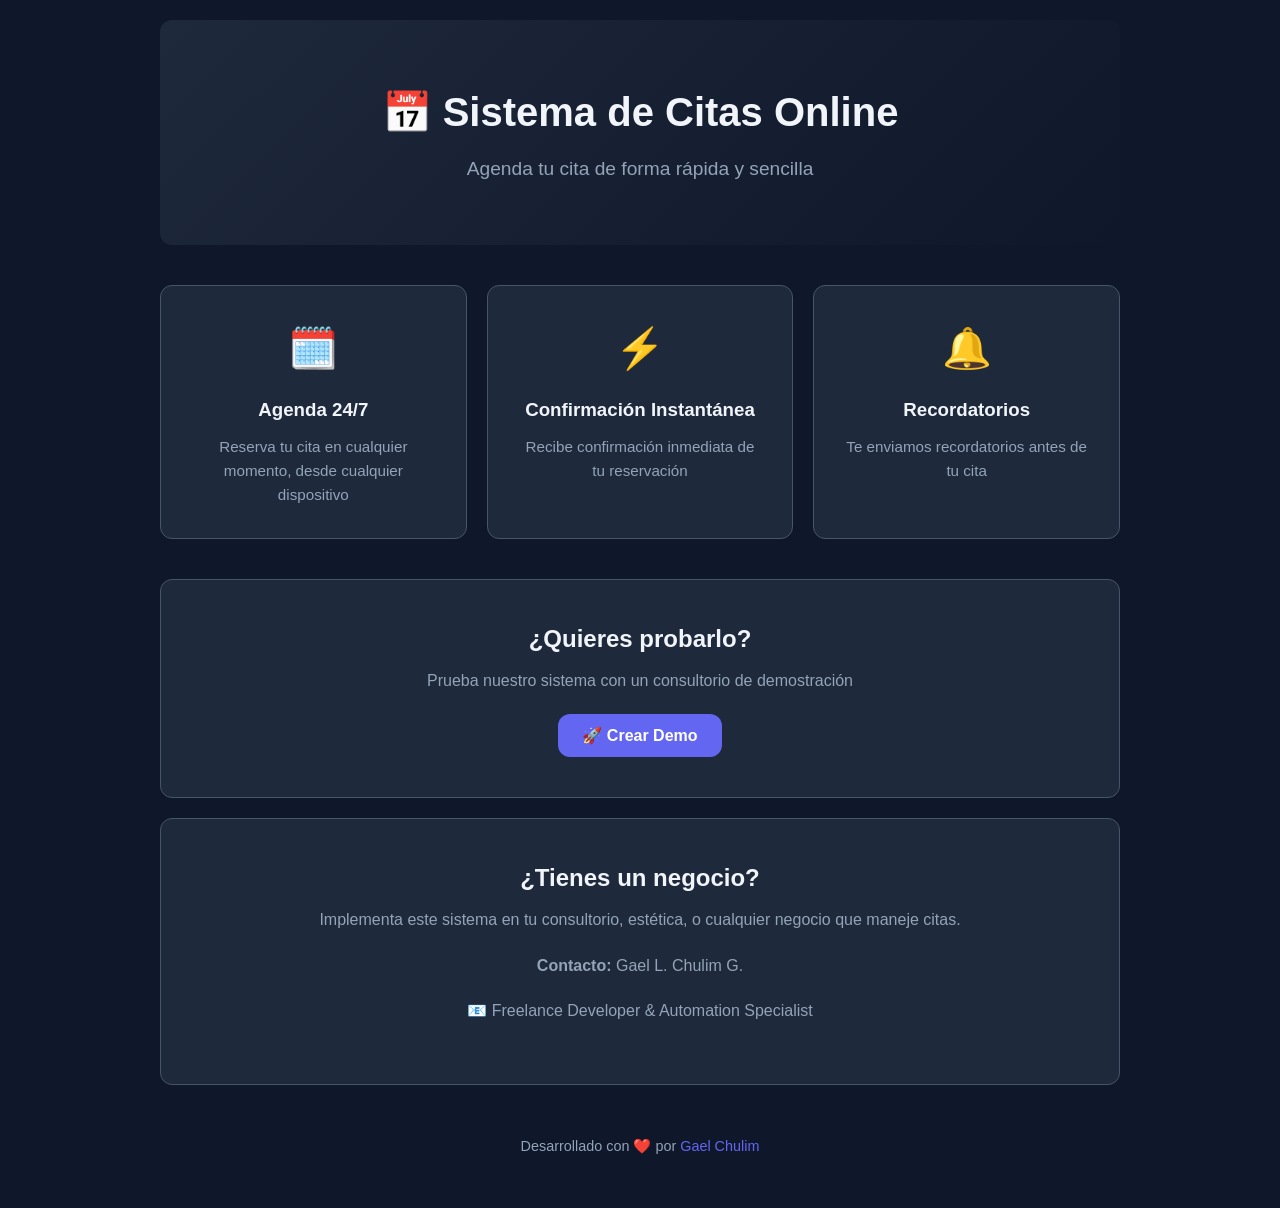
==== templates/index.html @ 46edf34e "feat: Complete online appointment booking system" ====
<!DOCTYPE html>
<html lang="es">
<head>
    <meta charset="UTF-8">
    <meta name="viewport" content="width=device-width, initial-scale=1.0">
    <title>Sistema de Citas Online</title>
    <link rel="stylesheet" href="/static/css/styles.css">
</head>
<body>
    <div class="container">
        <header class="hero">
            <h1>📅 Sistema de Citas Online</h1>
            <p>Agenda tu cita de forma rápida y sencilla</p>
        </header>

        <main class="main-content">
            <section class="features">
                <div class="feature-card">
                    <div class="feature-icon">🗓️</div>
                    <h3>Agenda 24/7</h3>
                    <p>Reserva tu cita en cualquier momento, desde cualquier dispositivo</p>
                </div>
                <div class="feature-card">
                    <div class="feature-icon">⚡</div>
                    <h3>Confirmación Instantánea</h3>
                    <p>Recibe confirmación inmediata de tu reservación</p>
                </div>
                <div class="feature-card">
                    <div class="feature-icon">🔔</div>
                    <h3>Recordatorios</h3>
                    <p>Te enviamos recordatorios antes de tu cita</p>
                </div>
            </section>

            <section class="demo-section">
                <h2>¿Quieres probarlo?</h2>
                <p>Prueba nuestro sistema con un consultorio de demostración</p>
                <button id="setup-demo-btn" class="btn btn-primary">
                    🚀 Crear Demo
                </button>
                <a href="/book/demo-consultorio" class="btn btn-secondary" id="demo-link" style="display: none;">
                    📅 Ir a Agendar Cita
                </a>
            </section>

            <section class="business-section">
                <h2>¿Tienes un negocio?</h2>
                <p>Implementa este sistema en tu consultorio, estética, o cualquier negocio que maneje citas.</p>
                <div class="contact-info">
                    <p><strong>Contacto:</strong> Gael L. Chulim G.</p>
                    <p>📧 Freelance Developer & Automation Specialist</p>
                </div>
            </section>
        </main>

        <footer>
            <p>Desarrollado con ❤️ por <a href="https://github.com/270803ggiztheking-rgb" target="_blank">Gael Chulim</a></p>
        </footer>
    </div>

    <script>
        document.getElementById('setup-demo-btn').addEventListener('click', async () => {
            const btn = document.getElementById('setup-demo-btn');
            btn.disabled = true;
            btn.textContent = 'Creando demo...';
            
            try {
                const response = await fetch('/api/setup-demo', { method: 'POST' });
                const data = await response.json();
                
                btn.textContent = '✅ Demo creado';
                document.getElementById('demo-link').style.display = 'inline-block';
            } catch (error) {
                btn.textContent = 'Error - Intenta de nuevo';
                btn.disabled = false;
            }
        });
    </script>
</body>
</html>
---- static/css/styles.css ----
/* 
 * Sistema de Citas Online - Styles
 * Modern, clean design for appointment booking
 */

:root {
    --primary: #6366f1;
    --primary-dark: #4f46e5;
    --secondary: #64748b;
    --success: #22c55e;
    --background: #0f172a;
    --surface: #1e293b;
    --surface-light: #334155;
    --text: #f1f5f9;
    --text-muted: #94a3b8;
    --border: #475569;
    --radius: 12px;
    --shadow: 0 4px 6px -1px rgba(0, 0, 0, 0.3);
}

* {
    margin: 0;
    padding: 0;
    box-sizing: border-box;
}

body {
    font-family: 'Inter', -apple-system, BlinkMacSystemFont, 'Segoe UI', Roboto, sans-serif;
    background: var(--background);
    color: var(--text);
    line-height: 1.6;
    min-height: 100vh;
}

.container {
    max-width: 1000px;
    margin: 0 auto;
    padding: 20px;
}

/* Buttons */
.btn {
    display: inline-block;
    padding: 12px 24px;
    font-size: 1rem;
    font-weight: 600;
    text-decoration: none;
    border: none;
    border-radius: var(--radius);
    cursor: pointer;
    transition: all 0.2s ease;
}

.btn-primary {
    background: var(--primary);
    color: white;
}

.btn-primary:hover {
    background: var(--primary-dark);
    transform: translateY(-2px);
}

.btn-secondary {
    background: var(--surface-light);
    color: var(--text);
}

.btn-secondary:hover {
    background: var(--border);
}

.btn-success {
    background: var(--success);
    color: white;
}

.btn-success:hover {
    filter: brightness(1.1);
}

.btn:disabled {
    opacity: 0.6;
    cursor: not-allowed;
}

/* Hero */
.hero {
    text-align: center;
    padding: 60px 20px;
    background: linear-gradient(135deg, var(--surface) 0%, var(--background) 100%);
    border-radius: var(--radius);
    margin-bottom: 40px;
}

.hero h1 {
    font-size: 2.5rem;
    margin-bottom: 10px;
}

.hero p {
    color: var(--text-muted);
    font-size: 1.2rem;
}

/* Features */
.features {
    display: grid;
    grid-template-columns: repeat(auto-fit, minmax(250px, 1fr));
    gap: 20px;
    margin-bottom: 40px;
}

.feature-card {
    background: var(--surface);
    padding: 30px;
    border-radius: var(--radius);
    text-align: center;
    border: 1px solid var(--border);
    transition: transform 0.2s ease;
}

.feature-card:hover {
    transform: translateY(-4px);
}

.feature-icon {
    font-size: 2.5rem;
    margin-bottom: 15px;
}

.feature-card h3 {
    margin-bottom: 10px;
}

.feature-card p {
    color: var(--text-muted);
    font-size: 0.95rem;
}

/* Sections */
.demo-section, .business-section {
    background: var(--surface);
    padding: 40px;
    border-radius: var(--radius);
    text-align: center;
    margin-bottom: 20px;
    border: 1px solid var(--border);
}

.demo-section h2, .business-section h2 {
    margin-bottom: 10px;
}

.demo-section p, .business-section p {
    color: var(--text-muted);
    margin-bottom: 20px;
}

/* Business Header */
.business-header {
    background: var(--surface);
    padding: 30px;
    border-radius: var(--radius);
    margin-bottom: 30px;
    border: 1px solid var(--border);
}

.back-link {
    color: var(--primary);
    text-decoration: none;
    display: inline-block;
    margin-bottom: 15px;
}

.back-link:hover {
    text-decoration: underline;
}

.business-header h1 {
    margin-bottom: 10px;
}

.business-description {
    color: var(--text-muted);
    margin-bottom: 15px;
}

.business-info {
    display: flex;
    gap: 20px;
    flex-wrap: wrap;
    color: var(--text-muted);
    font-size: 0.9rem;
}

/* Booking Steps */
.booking-steps {
    display: flex;
    justify-content: center;
    gap: 10px;
    margin-bottom: 30px;
    flex-wrap: wrap;
}

.step {
    display: flex;
    align-items: center;
    gap: 8px;
    padding: 10px 15px;
    background: var(--surface);
    border-radius: 50px;
    opacity: 0.5;
    transition: all 0.2s ease;
}

.step.active {
    opacity: 1;
    background: var(--primary);
}

.step-number {
    width: 24px;
    height: 24px;
    background: rgba(255,255,255,0.2);
    border-radius: 50%;
    display: flex;
    align-items: center;
    justify-content: center;
    font-size: 0.85rem;
    font-weight: bold;
}

.step-label {
    font-size: 0.9rem;
}

/* Services Grid */
.services-grid {
    display: grid;
    grid-template-columns: repeat(auto-fit, minmax(220px, 1fr));
    gap: 15px;
}

.service-card {
    background: var(--surface);
    padding: 20px;
    border-radius: var(--radius);
    border: 2px solid var(--border);
    cursor: pointer;
    transition: all 0.2s ease;
}

.service-card:hover {
    border-color: var(--primary);
    transform: translateY(-2px);
}

.service-card.selected {
    border-color: var(--primary);
    background: rgba(99, 102, 241, 0.1);
}

.service-card h3 {
    margin-bottom: 8px;
}

.service-card p {
    color: var(--text-muted);
    font-size: 0.9rem;
    margin-bottom: 10px;
}

.service-meta {
    display: flex;
    justify-content: space-between;
    align-items: center;
    color: var(--text-muted);
    font-size: 0.85rem;
}

.service-meta .price {
    color: var(--success);
    font-weight: bold;
    font-size: 1.1rem;
}

/* Date & Time Picker */
.date-time-container {
    display: grid;
    grid-template-columns: 1fr 2fr;
    gap: 20px;
    margin-bottom: 20px;
}

@media (max-width: 600px) {
    .date-time-container {
        grid-template-columns: 1fr;
    }
}

.date-picker label, .time-picker label {
    display: block;
    margin-bottom: 10px;
    font-weight: 600;
}

.date-picker input {
    width: 100%;
    padding: 12px;
    background: var(--surface);
    border: 1px solid var(--border);
    border-radius: var(--radius);
    color: var(--text);
    font-size: 1rem;
}

.time-slots-grid {
    display: grid;
    grid-template-columns: repeat(auto-fill, minmax(80px, 1fr));
    gap: 10px;
}

.time-slot {
    padding: 10px;
    background: var(--surface);
    border: 1px solid var(--border);
    border-radius: 8px;
    color: var(--text);
    cursor: pointer;
    transition: all 0.2s ease;
    font-size: 0.95rem;
}

.time-slot:hover {
    border-color: var(--primary);
}

.time-slot.selected {
    background: var(--primary);
    border-color: var(--primary);
}

.no-slots, .hint {
    color: var(--text-muted);
    text-align: center;
    padding: 20px;
}

/* Client Form */
.client-form {
    max-width: 500px;
    margin: 0 auto 20px;
}

.form-group {
    margin-bottom: 20px;
}

.form-group label {
    display: block;
    margin-bottom: 8px;
    font-weight: 500;
}

.form-group input, .form-group textarea {
    width: 100%;
    padding: 12px;
    background: var(--surface);
    border: 1px solid var(--border);
    border-radius: var(--radius);
    color: var(--text);
    font-size: 1rem;
}

.form-group input:focus, .form-group textarea:focus {
    outline: none;
    border-color: var(--primary);
}

/* Confirmation Summary */
.confirmation-summary {
    background: var(--surface);
    padding: 30px;
    border-radius: var(--radius);
    max-width: 500px;
    margin: 0 auto 30px;
}

.summary-item {
    display: flex;
    justify-content: space-between;
    padding: 12px 0;
    border-bottom: 1px solid var(--border);
}

.summary-item:last-child {
    border-bottom: none;
}

.summary-item .label {
    color: var(--text-muted);
}

.summary-item .value {
    font-weight: 600;
}

/* Step Navigation */
.step-navigation {
    display: flex;
    justify-content: center;
    gap: 15px;
    margin-top: 20px;
}

/* Success Message */
.success-container {
    text-align: center;
    padding: 60px 20px;
}

.success-icon {
    font-size: 4rem;
    margin-bottom: 20px;
}

.success-container h2 {
    color: var(--success);
    margin-bottom: 15px;
}

.success-container p {
    color: var(--text-muted);
    margin-bottom: 10px;
}

.success-container .btn {
    margin-top: 20px;
}

/* Footer */
footer {
    text-align: center;
    padding: 30px;
    color: var(--text-muted);
    font-size: 0.9rem;
}

footer a {
    color: var(--primary);
    text-decoration: none;
}

footer a:hover {
    text-decoration: underline;
}
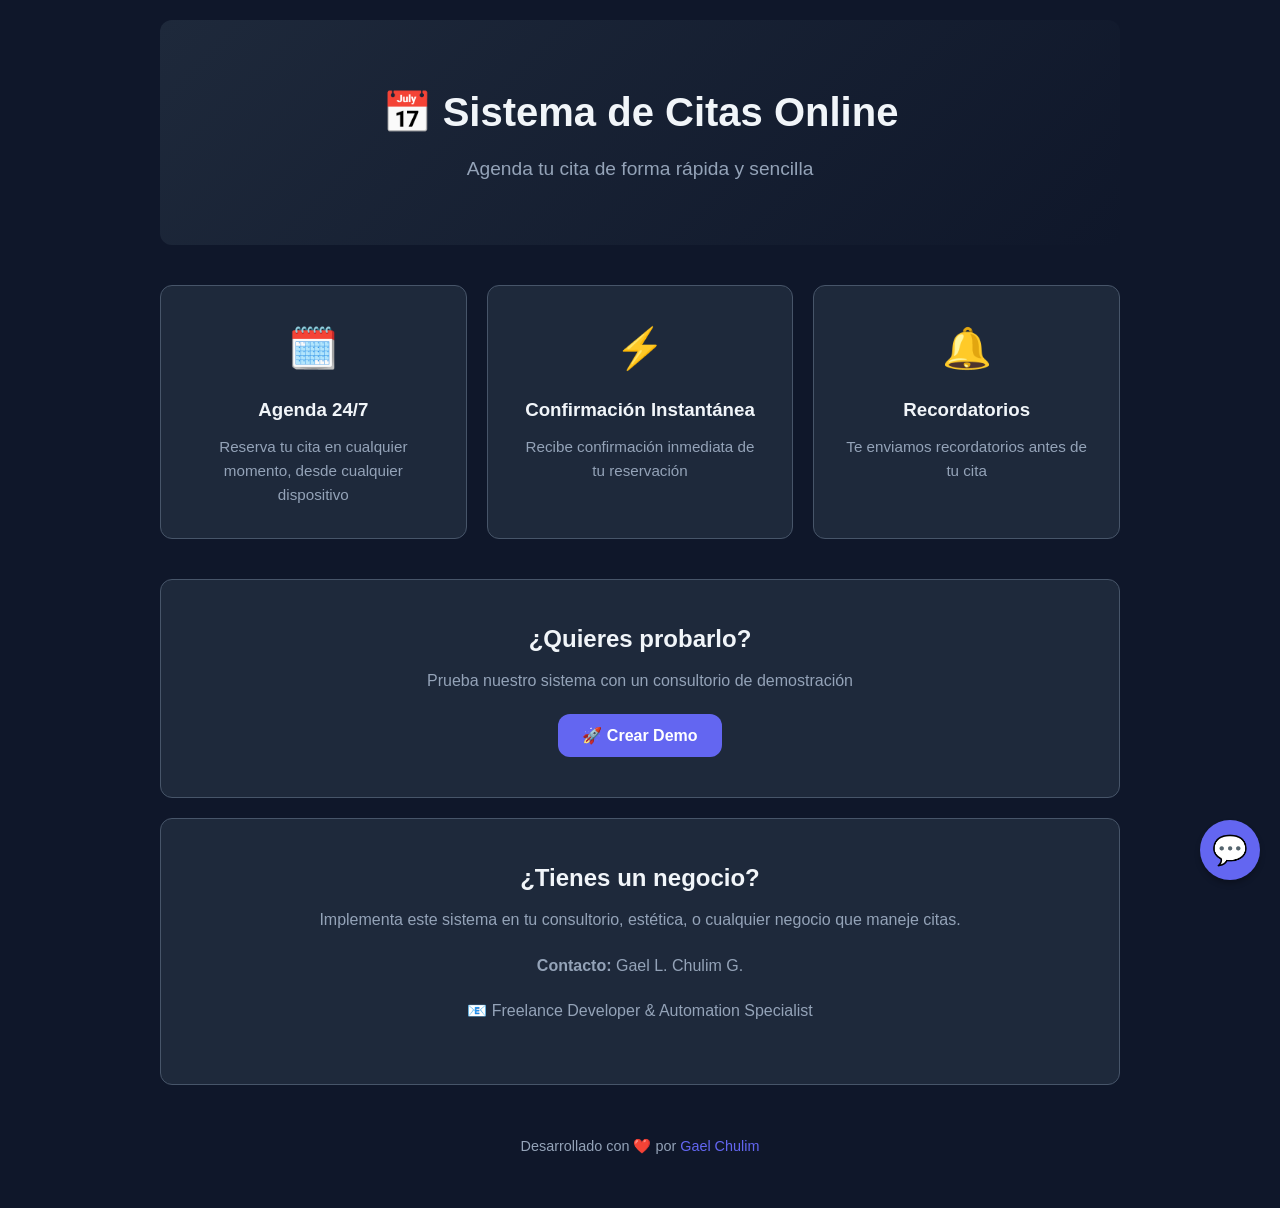
==== commit 954a527e: "feat: Add PWA support, mobile install, and chatbot widget" ====
--- a/templates/index.html
+++ b/templates/index.html
@@ -1,11 +1,22 @@
 <!DOCTYPE html>
 <html lang="es">
+
 <head>
     <meta charset="UTF-8">
     <meta name="viewport" content="width=device-width, initial-scale=1.0">
     <title>Sistema de Citas Online</title>
+
+    <!-- PWA Meta Tags -->
+    <meta name="theme-color" content="#6366f1">
+    <meta name="apple-mobile-web-app-capable" content="yes">
+    <meta name="apple-mobile-web-app-status-bar-style" content="black-translucent">
+    <meta name="apple-mobile-web-app-title" content="Citas">
+    <link rel="apple-touch-icon" href="/static/icons/icon-192.png">
+    <link rel="manifest" href="/static/manifest.json">
+
     <link rel="stylesheet" href="/static/css/styles.css">
 </head>
+
 <body>
     <div class="container">
         <header class="hero">
@@ -54,7 +65,8 @@
         </main>
 
         <footer>
-            <p>Desarrollado con ❤️ por <a href="https://github.com/270803ggiztheking-rgb" target="_blank">Gael Chulim</a></p>
+            <p>Desarrollado con ❤️ por <a href="https://github.com/270803ggiztheking-rgb" target="_blank">Gael
+                    Chulim</a></p>
         </footer>
     </div>
 
@@ -63,11 +75,11 @@
             const btn = document.getElementById('setup-demo-btn');
             btn.disabled = true;
             btn.textContent = 'Creando demo...';
-            
+
             try {
                 const response = await fetch('/api/setup-demo', { method: 'POST' });
                 const data = await response.json();
-                
+
                 btn.textContent = '✅ Demo creado';
                 document.getElementById('demo-link').style.display = 'inline-block';
             } catch (error) {
@@ -75,6 +87,61 @@
                 btn.disabled = false;
             }
         });
+
+        // Register Service Worker for PWA
+        if ('serviceWorker' in navigator) {
+            navigator.serviceWorker.register('/static/sw.js')
+                .then(reg => console.log('SW registered'))
+                .catch(err => console.log('SW error:', err));
+        }
+    </script>
+
+    <!-- Chatbot Widget -->
+    <div id="chatbot-widget" class="chatbot-widget">
+        <button id="chat-toggle" class="chat-toggle" onclick="toggleChat()">💬</button>
+        <div id="chat-window" class="chat-window" style="display: none;">
+            <div class="chat-header">
+                <span>🤖 Asistente</span>
+                <button onclick="toggleChat()">✕</button>
+            </div>
+            <div id="chat-messages" class="chat-messages">
+                <div class="bot-message">¡Hola! 👋 ¿En qué puedo ayudarte?</div>
+            </div>
+            <div class="chat-input">
+                <input type="text" id="chat-input" placeholder="Escribe tu pregunta..."
+                    onkeypress="if(event.key==='Enter')sendMessage()">
+                <button onclick="sendMessage()">➤</button>
+            </div>
+        </div>
+    </div>
+
+    <script>
+        function toggleChat() {
+            const win = document.getElementById('chat-window');
+            win.style.display = win.style.display === 'none' ? 'flex' : 'none';
+        }
+
+        function sendMessage() {
+            const input = document.getElementById('chat-input');
+            const messages = document.getElementById('chat-messages');
+            const msg = input.value.trim();
+            if (!msg) return;
+
+            messages.innerHTML += `<div class="user-message">${msg}</div>`;
+            input.value = '';
+
+            setTimeout(() => {
+                const lower = msg.toLowerCase();
+                let response = '🤔 No entendí. Puedo ayudarte con: agendar citas, precios, horarios.';
+                if (lower.includes('cita') || lower.includes('agendar')) response = '📅 Haz clic en "Ir a Agendar Cita" para reservar.';
+                if (lower.includes('precio') || lower.includes('costo')) response = '💰 Los precios varían según el servicio.';
+                if (lower.includes('horario')) response = '🕐 Lunes-Viernes: 9-18h, Sábado: 9-14h';
+                if (lower.includes('hola')) response = '¡Hola! 😊 ¿En qué puedo ayudarte?';
+                messages.innerHTML += `<div class="bot-message">${response}</div>`;
+                messages.scrollTop = messages.scrollHeight;
+            }, 500);
+        }
     </script>
 </body>
-</html>
+
+</html>
--- a/static/css/styles.css
+++ b/static/css/styles.css
@@ -139,7 +139,8 @@
 }
 
 /* Sections */
-.demo-section, .business-section {
+.demo-section,
+.business-section {
     background: var(--surface);
     padding: 40px;
     border-radius: var(--radius);
@@ -148,11 +149,13 @@
     border: 1px solid var(--border);
 }
 
-.demo-section h2, .business-section h2 {
-    margin-bottom: 10px;
-}
-
-.demo-section p, .business-section p {
+.demo-section h2,
+.business-section h2 {
+    margin-bottom: 10px;
+}
+
+.demo-section p,
+.business-section p {
     color: var(--text-muted);
     margin-bottom: 20px;
 }
@@ -222,7 +225,7 @@
 .step-number {
     width: 24px;
     height: 24px;
-    background: rgba(255,255,255,0.2);
+    background: rgba(255, 255, 255, 0.2);
     border-radius: 50%;
     display: flex;
     align-items: center;
@@ -299,7 +302,8 @@
     }
 }
 
-.date-picker label, .time-picker label {
+.date-picker label,
+.time-picker label {
     display: block;
     margin-bottom: 10px;
     font-weight: 600;
@@ -341,7 +345,8 @@
     border-color: var(--primary);
 }
 
-.no-slots, .hint {
+.no-slots,
+.hint {
     color: var(--text-muted);
     text-align: center;
     padding: 20px;
@@ -363,7 +368,8 @@
     font-weight: 500;
 }
 
-.form-group input, .form-group textarea {
+.form-group input,
+.form-group textarea {
     width: 100%;
     padding: 12px;
     background: var(--surface);
@@ -373,7 +379,8 @@
     font-size: 1rem;
 }
 
-.form-group input:focus, .form-group textarea:focus {
+.form-group input:focus,
+.form-group textarea:focus {
     outline: none;
     border-color: var(--primary);
 }
@@ -455,3 +462,134 @@
 footer a:hover {
     text-decoration: underline;
 }
+
+/* Chatbot Widget */
+.chatbot-widget {
+    position: fixed;
+    bottom: 20px;
+    right: 20px;
+    z-index: 1000;
+}
+
+.chat-toggle {
+    width: 60px;
+    height: 60px;
+    border-radius: 50%;
+    background: var(--primary);
+    border: none;
+    font-size: 1.8rem;
+    cursor: pointer;
+    box-shadow: var(--shadow);
+    transition: transform 0.2s ease;
+}
+
+.chat-toggle:hover {
+    transform: scale(1.1);
+}
+
+.chat-window {
+    position: absolute;
+    bottom: 70px;
+    right: 0;
+    width: 320px;
+    height: 400px;
+    background: var(--surface);
+    border-radius: var(--radius);
+    border: 1px solid var(--border);
+    display: flex;
+    flex-direction: column;
+    overflow: hidden;
+    box-shadow: 0 10px 30px rgba(0, 0, 0, 0.3);
+}
+
+.chat-header {
+    display: flex;
+    justify-content: space-between;
+    align-items: center;
+    padding: 12px 15px;
+    background: var(--primary);
+    color: white;
+}
+
+.chat-header button {
+    background: none;
+    border: none;
+    color: white;
+    font-size: 1.2rem;
+    cursor: pointer;
+}
+
+.chat-messages {
+    flex: 1;
+    padding: 15px;
+    overflow-y: auto;
+    display: flex;
+    flex-direction: column;
+    gap: 10px;
+}
+
+.bot-message,
+.user-message {
+    padding: 10px 14px;
+    border-radius: 15px;
+    max-width: 85%;
+    font-size: 0.9rem;
+    line-height: 1.4;
+}
+
+.bot-message {
+    background: var(--surface-light);
+    align-self: flex-start;
+    border-bottom-left-radius: 4px;
+}
+
+.user-message {
+    background: var(--primary);
+    align-self: flex-end;
+    border-bottom-right-radius: 4px;
+}
+
+.chat-input {
+    display: flex;
+    padding: 10px;
+    background: var(--background);
+    border-top: 1px solid var(--border);
+}
+
+.chat-input input {
+    flex: 1;
+    padding: 10px 12px;
+    background: var(--surface);
+    border: 1px solid var(--border);
+    border-radius: 20px;
+    color: var(--text);
+    font-size: 0.9rem;
+}
+
+.chat-input input:focus {
+    outline: none;
+    border-color: var(--primary);
+}
+
+.chat-input button {
+    width: 40px;
+    height: 40px;
+    margin-left: 8px;
+    background: var(--primary);
+    border: none;
+    border-radius: 50%;
+    color: white;
+    font-size: 1rem;
+    cursor: pointer;
+}
+
+.chat-input button:hover {
+    filter: brightness(1.1);
+}
+
+@media (max-width: 400px) {
+    .chat-window {
+        width: calc(100vw - 40px);
+        right: -10px;
+    }
+}
